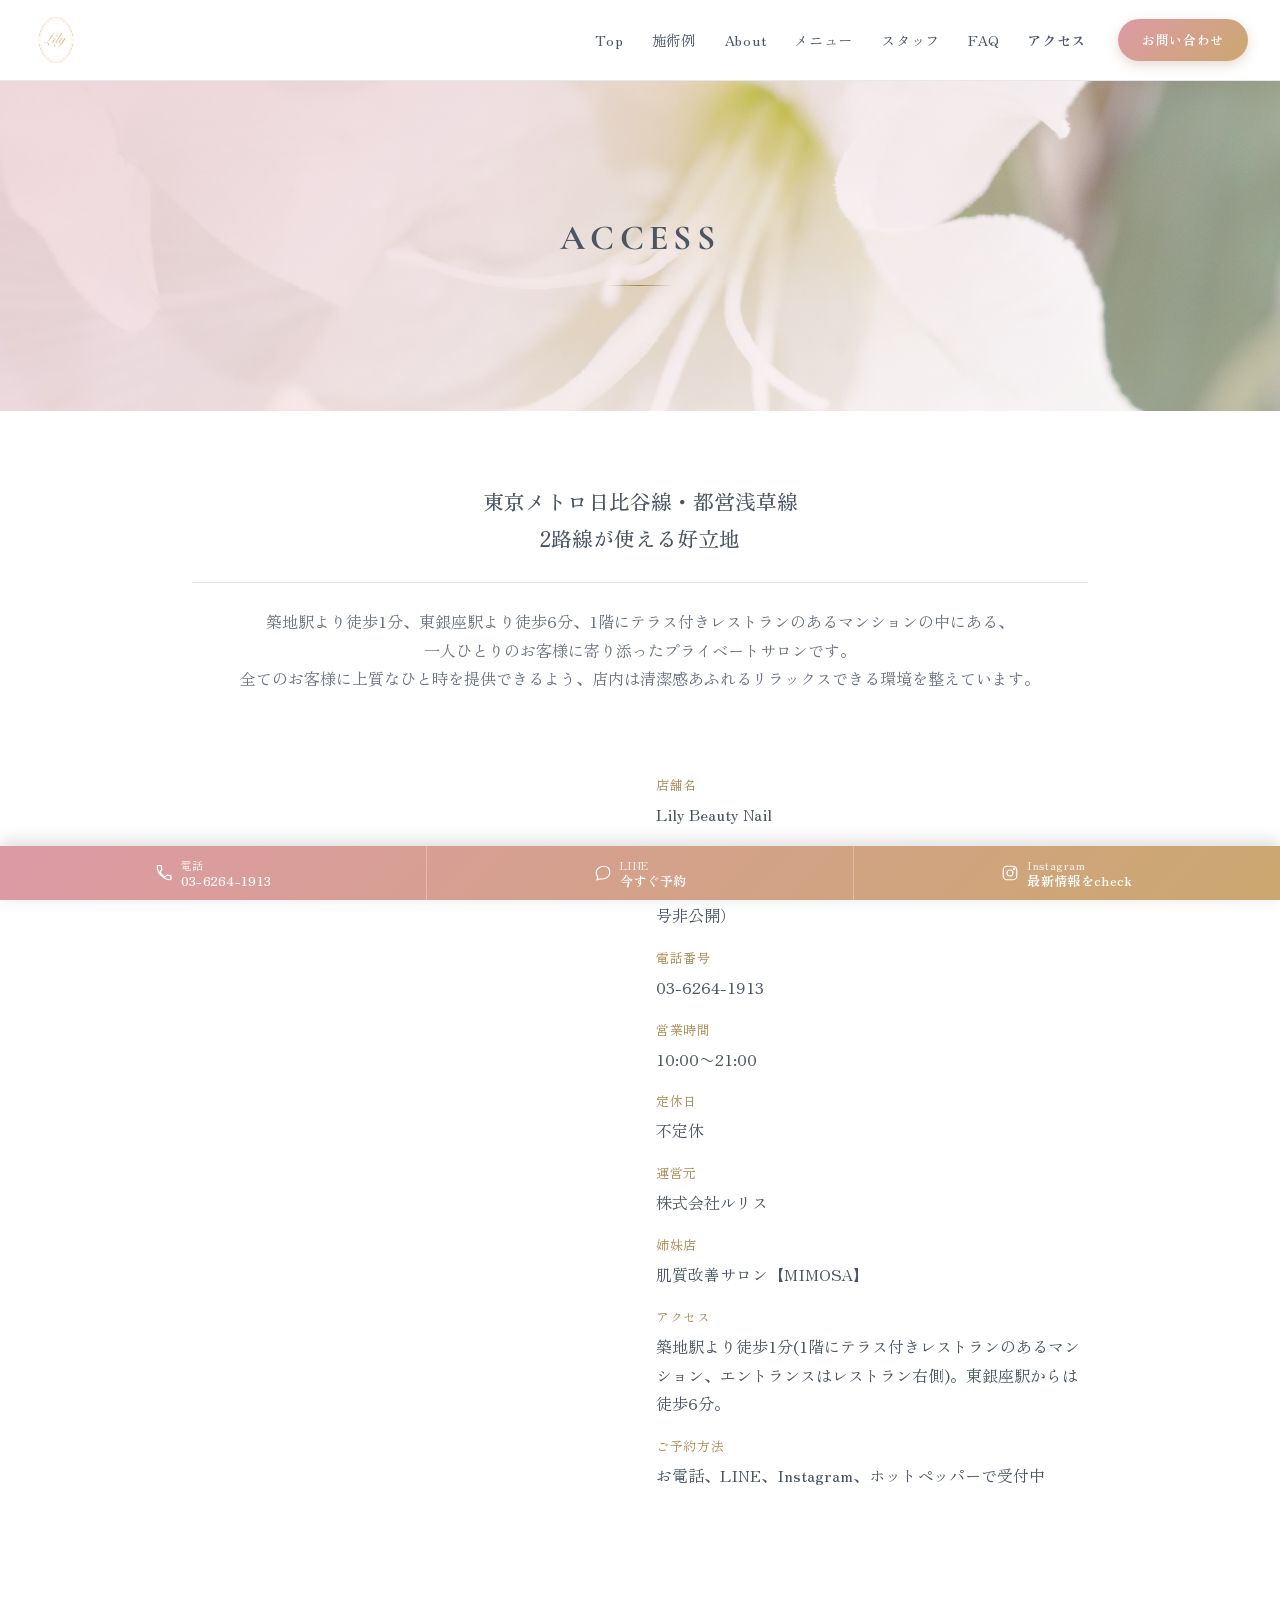
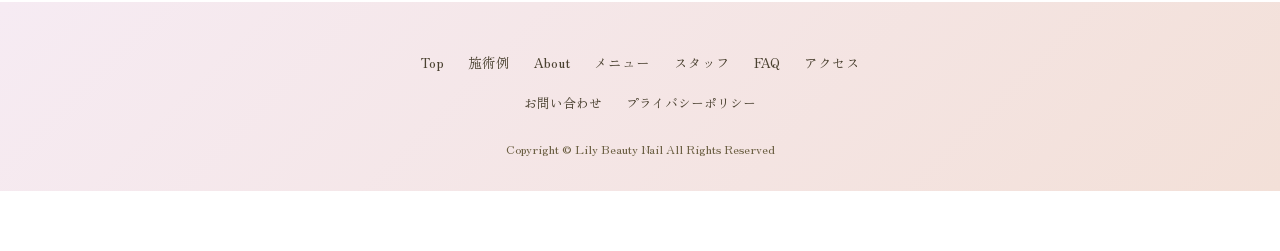
==== access.html @ 48273296 "Initial commit: Lily Beauty Nail official site 8 pages (Top / About / Gallery / Menu / Staff / FAQ /" ====
<!DOCTYPE html>
<html lang="ja">
<head>
  <meta charset="UTF-8">
  <meta name="viewport" content="width=device-width, initial-scale=1.0">
  <title>アクセス | Lily Beauty Nail</title>
  <link rel="preconnect" href="https://fonts.googleapis.com">
  <link href="https://fonts.googleapis.com/css2?family=Cormorant+Garamond:ital,wght@0,500;0,600;0,700;1,500;1,600;1,700&family=Zen+Old+Mincho:wght@400;500;600;700&display=swap" rel="stylesheet">
  <link rel="stylesheet" href="style.css">
</head>
<body>
  <header class="site-header">
    <a href="index.html" class="logo">
      <img src="images/logo.png" alt="Lily Beauty Nail">
    </a>
    <nav id="site-nav" class="site-nav">
      <ul>
        <li><a href="index.html">Top</a></li>
        <li><a href="gallery.html">施術例</a></li>
        <li><a href="concept.html">About</a></li>
        <li><a href="menu.html">メニュー</a></li>
        <li><a href="staff.html">スタッフ</a></li>
        <li><a href="faq.html">FAQ</a></li>
        <li><a href="access.html" class="active">アクセス</a></li>
      </ul>
      <a href="access.html" class="btn-contact contact-trigger">お問い合わせ</a>
    </nav>
    <button id="nav-toggle" class="nav-toggle" aria-label="メニューを開く" aria-expanded="false">
      <span></span><span></span><span></span>
    </button>
  </header>

  <div class="page-banner" style="background-image:url('images/concept-leaf.jpg');">
    <p class="banner-title">Access</p>
  </div>

  <div class="intro-block">
    <h2>東京メトロ日比谷線・都営浅草線<br>2路線が使える好立地</h2>
    <p>
      築地駅より徒歩1分、東銀座駅より徒歩6分、1階にテラス付きレストランのあるマンションの中にある、<br>
      一人ひとりのお客様に寄り添ったプライベートサロンです。<br>
      全てのお客様に上質なひと時を提供できるよう、店内は清潔感あふれるリラックスできる環境を整えています。
    </p>
  </div>

  <section class="section access">
    <div class="access-grid">
      <iframe
        class="access-map-embed"
        src="https://www.google.com/maps?q=%E6%9D%B1%E4%BA%AC%E9%83%BD%E4%B8%AD%E5%A4%AE%E5%8C%BA%E7%AF%89%E5%9C%B02-14-6&output=embed"
        loading="lazy"
        referrerpolicy="no-referrer-when-downgrade"
        title="Lily Beauty Nail 地図"></iframe>
      <dl class="access-info">
        <dt>店舗名</dt>
        <dd>Lily Beauty Nail</dd>
        <dt>住所</dt>
        <dd>〒104-0045 東京都中央区築地2-14-6 camel築地I（部屋番号非公開）</dd>
        <dt>電話番号</dt>
        <dd>03-6264-1913</dd>
        <dt>営業時間</dt>
        <dd>10:00〜21:00</dd>
        <dt>定休日</dt>
        <dd>不定休</dd>
        <dt>運営元</dt>
        <dd>株式会社ルリス</dd>
        <dt>姉妹店</dt>
        <dd>肌質改善サロン【MIMOSA】</dd>
        <dt>アクセス</dt>
        <dd>築地駅より徒歩1分(1階にテラス付きレストランのあるマンション、エントランスはレストラン右側)。東銀座駅からは徒歩6分。</dd>
        <dt>ご予約方法</dt>
        <dd>お電話、LINE、Instagram、ホットペッパーで受付中</dd>
      </dl>
    </div>
  </section>

  <footer class="site-footer">
    <ul class="footer-links">
      <li><a href="index.html">Top</a></li>
      <li><a href="gallery.html">施術例</a></li>
      <li><a href="concept.html">About</a></li>
      <li><a href="menu.html">メニュー</a></li>
      <li><a href="staff.html">スタッフ</a></li>
      <li><a href="faq.html">FAQ</a></li>
      <li><a href="access.html">アクセス</a></li>
    </ul>
    <ul class="footer-links secondary">
      <li><a href="access.html" class="contact-trigger">お問い合わせ</a></li>
      <li><a href="privacy.html">プライバシーポリシー</a></li>
    </ul>
    <p class="footer-copyright">Copyright © Lily Beauty Nail All Rights Reserved</p>
  </footer>
  <script src="script.js"></script>
</body>
</html>
---- style.css ----
:root {
  --gold: #a6864f;
  --gold-light: #e3d3b8;
  --rose: #d27382;
  --green: #d27382;
  --footer-gold: #f6ebf3;
  --bg: #ffffff;
  --bg-alt: #f8f2ee;
  --ink: #4b5563;
  --ink-light: #6b7280;
  --border: #e5e7eb;
  --font-jp: "Zen Old Mincho", serif;
  --font-en: "Cormorant Garamond", serif;
  --font-script: "Cormorant Garamond", serif;
  --rose-muted: #dd9aa6;
  --gold-muted: #cba86f;
  --gradient-primary: linear-gradient(135deg, var(--rose-muted), var(--gold-muted));
  --gradient-primary-hover: linear-gradient(135deg, var(--gold-muted), var(--rose-muted));
  --gradient-gold-shine: linear-gradient(90deg, transparent 0%, var(--gold) 50%, transparent 100%);
}

/* Scroll reveal (class added by script.js; no-JS visitors see everything immediately) */
.reveal {
  opacity: 0;
  transform: translateY(28px);
  transition: opacity 0.8s ease, transform 0.8s ease;
}

.reveal.is-visible {
  opacity: 1;
  transform: translateY(0);
}

@media (prefers-reduced-motion: reduce) {
  .reveal {
    transition: none;
    opacity: 1;
    transform: none;
  }
}

* {
  box-sizing: border-box;
}

body {
  margin: 0;
  font-family: var(--font-jp);
  color: var(--ink);
  background: var(--bg);
  line-height: 1.8;
  scroll-behavior: smooth;
}

h1, h2, h3 {
  font-weight: 700;
  margin: 0;
}

a {
  color: inherit;
  text-decoration: none;
}

ul {
  list-style: none;
  margin: 0;
  padding: 0;
}

/* Header */
.site-header {
  position: sticky;
  top: 0;
  z-index: 100;
  display: flex;
  align-items: center;
  justify-content: space-between;
  padding: 1rem 2rem;
  background: rgba(255, 255, 255, 0.95);
  border-bottom: 1px solid var(--border);
}

.logo {
  display: flex;
  align-items: center;
}

.logo img {
  height: 48px;
  width: auto;
  display: block;
}

.site-nav {
  display: flex;
  align-items: center;
  gap: 2rem;
}

.site-nav ul {
  display: flex;
  gap: 1.75rem;
  font-size: 0.9rem;
  letter-spacing: 0.05em;
}

.site-nav ul a:hover {
  color: var(--green);
}

.site-nav ul a.active {
  color: var(--ink);
  font-weight: 700;
}

.btn-contact {
  display: inline-block;
  background: var(--gradient-primary);
  color: #fff;
  padding: 0.6rem 1.5rem;
  border-radius: 999px;
  font-size: 0.8rem;
  font-weight: 700;
  letter-spacing: 0.05em;
  box-shadow: 0 4px 12px rgba(154, 110, 82, 0.25);
  transition: background 0.35s ease, transform 0.25s ease, box-shadow 0.25s ease;
}

.btn-contact:hover,
.btn-contact:focus-visible {
  background: var(--gradient-primary-hover);
  transform: translateY(-2px) scale(1.04);
  box-shadow: 0 10px 20px rgba(154, 110, 82, 0.35);
}

/* Bottom contact bar (always visible) */
body.has-bottom-bar {
  padding-bottom: 60px;
}

.bottom-bar {
  position: fixed;
  left: 0;
  right: 0;
  bottom: 0;
  z-index: 500;
  display: flex;
  background: var(--gradient-primary);
  box-shadow: 0 -4px 16px rgba(0, 0, 0, 0.15);
  transform: translateY(0);
  opacity: 1;
  transition: transform 0.4s ease, opacity 0.35s ease;
}

.bottom-bar.bottom-bar-hidden {
  transform: translateY(100%);
  opacity: 0;
  pointer-events: none;
}

.contact-popover {
  position: fixed;
  z-index: 800;
  width: 230px;
  background: var(--bg);
  border: 1px solid var(--border);
  border-radius: 10px;
  box-shadow: 0 16px 40px rgba(0, 0, 0, 0.18);
  padding: 0.5rem;
  opacity: 0;
  transform: translateY(-6px);
  pointer-events: none;
  transition: opacity 0.2s ease, transform 0.2s ease;
}

.contact-popover.open {
  opacity: 1;
  transform: translateY(0);
  pointer-events: auto;
}

.contact-popover a {
  display: flex;
  align-items: center;
  gap: 0.65rem;
  padding: 0.65rem 0.75rem;
  border-radius: 7px;
  color: var(--ink);
  font-size: 0.85rem;
  letter-spacing: 0.02em;
  transition: background 0.2s ease;
}

.contact-popover a:hover,
.contact-popover a:focus-visible {
  background: var(--bg-alt);
}

.contact-popover a svg {
  flex-shrink: 0;
  color: var(--gold);
}

.bottom-bar-item {
  flex: 1;
  display: flex;
  align-items: center;
  justify-content: center;
  gap: 0.5rem;
  padding: 0.7rem 0.5rem;
  color: #fff;
  letter-spacing: 0.02em;
  border-left: 1px solid rgba(255, 255, 255, 0.3);
  transition: background 0.25s ease;
}

.bottom-bar-item:first-child {
  border-left: none;
}

.bottom-bar-item:hover,
.bottom-bar-item:focus-visible {
  background: rgba(255, 255, 255, 0.15);
}

.bottom-bar-item svg {
  flex-shrink: 0;
}

.bottom-bar-text {
  display: flex;
  flex-direction: column;
  align-items: flex-start;
  line-height: 1.3;
}

.bottom-bar-label {
  font-size: 0.68rem;
  letter-spacing: 0.05em;
  opacity: 0.85;
}

.bottom-bar-value {
  font-size: 0.82rem;
  font-weight: 700;
}

@media (max-width: 480px) {
  body.has-bottom-bar {
    padding-bottom: 60px;
  }

  .bottom-bar-item {
    padding: 0.55rem 0.4rem;
    gap: 0.35rem;
  }

  .bottom-bar-label {
    font-size: 0.6rem;
  }

  .bottom-bar-value {
    font-size: 0.72rem;
  }
}

.nav-toggle {
  display: none;
  flex-direction: column;
  gap: 5px;
  background: none;
  border: none;
  cursor: pointer;
  padding: 0.5rem;
}

.nav-toggle span {
  width: 24px;
  height: 2px;
  background: var(--ink);
}

/* Hero (Top page) */
.hero {
  position: relative;
  min-height: 88vh;
  display: flex;
  align-items: center;
  justify-content: center;
  text-align: center;
  background-size: cover;
  background-position: center;
  color: #fff;
}

.hero-overlay {
  position: absolute;
  inset: 0;
  background: linear-gradient(180deg, rgba(17, 24, 39, 0.15), rgba(17, 24, 39, 0.45));
}

.hero::after {
  content: "";
  position: absolute;
  left: 0;
  right: 0;
  bottom: 0;
  height: 160px;
  background: linear-gradient(180deg, rgba(246, 235, 243, 0) 0%, var(--footer-gold) 100%);
  pointer-events: none;
}

.hero-content {
  position: relative;
  z-index: 1;
  padding: 0 2rem;
}

.hero-eyebrow {
  font-family: var(--font-en);
  letter-spacing: 0.3em;
  font-size: 0.85rem;
  margin-bottom: 1.25rem;
  color: var(--gold-light);
  opacity: 0;
  animation: hero-fade-up 0.8s ease 2.3s forwards;
}

.hero h1 {
  font-family: "Beau Rivage", cursive;
  font-size: 4.5rem;
  line-height: 1.4;
  font-weight: 400;
  font-style: normal;
  letter-spacing: 0.05em;
  clip-path: inset(0 100% 0 0);
  animation: handwrite-reveal 2s cubic-bezier(0.65, 0, 0.35, 1) 0.1s forwards;
}

@keyframes handwrite-reveal {
  to {
    clip-path: inset(0 0 0 0);
  }
}

@keyframes hero-fade-up {
  from {
    opacity: 0;
    transform: translateY(16px);
  }
  to {
    opacity: 1;
    transform: translateY(0);
  }
}

@media (prefers-reduced-motion: reduce) {
  .hero h1 {
    clip-path: none;
    animation: none;
  }

  .hero-eyebrow,
  .hero-sub-jp,
  .hero-sub {
    opacity: 1;
    animation: none;
  }
}

.hero-sub-jp {
  margin-top: 0.75rem;
  color: var(--gold-light);
  font-size: 1.15rem;
  letter-spacing: 0.15em;
  opacity: 0;
  animation: hero-fade-up 0.8s ease 2.5s forwards;
}

.hero-sub {
  font-family: var(--font-en);
  letter-spacing: 0.1em;
  margin: 2.5rem 0 2rem;
  opacity: 0;
  animation: hero-fade-up 0.8s ease 2.7s forwards;
}

.hero .btn-contact {
  display: inline-block;
}


/* Page banner (subpages) */
.page-banner {
  position: relative;
  height: 330px;
  display: flex;
  flex-direction: column;
  align-items: center;
  justify-content: center;
  text-align: center;
  background-size: cover;
  background-position: center;
  overflow: hidden;
}

.page-banner::before {
  content: "";
  position: absolute;
  inset: 0;
  background: linear-gradient(135deg, rgba(210, 115, 130, 0.25), rgba(255, 255, 255, 0.55));
}

.page-banner .banner-title,
.page-banner .banner-sub {
  position: relative;
  z-index: 1;
}

.banner-title {
  font-family: var(--font-script);
  font-size: 2.2rem;
  font-weight: 700;
  letter-spacing: 0.15em;
  text-transform: uppercase;
  color: var(--ink);
  position: relative;
  padding-bottom: 1rem;
}

.banner-title::after {
  content: "";
  position: absolute;
  bottom: 0;
  left: 50%;
  transform: translateX(-50%);
  width: 64px;
  height: 1px;
  background: var(--gradient-gold-shine);
}

.banner-sub {
  margin-top: 0.5rem;
  color: var(--ink-light);
  letter-spacing: 0.1em;
}

/* Preview sections (Top page) */
.preview-section {
  padding: 5rem 2rem;
  text-align: center;
}

.preview-eyebrow {
  font-family: var(--font-script);
  font-size: 1.8rem;
  font-weight: 700;
  letter-spacing: 0.15em;
  text-transform: uppercase;
  color: var(--ink);
  position: relative;
  padding-bottom: 1rem;
}

.preview-eyebrow::after {
  content: "";
  position: absolute;
  bottom: 0;
  left: 50%;
  transform: translateX(-50%);
  width: 64px;
  height: 1px;
  background: var(--gradient-gold-shine);
}

.preview-sub {
  margin: 0.5rem 0 3rem;
  color: var(--ink-light);
  letter-spacing: 0.05em;
}

.preview-section.on-green {
  background: linear-gradient(180deg, var(--footer-gold), var(--bg) 90%);
}

.preview-more {
  display: inline-block;
  margin-top: 2.5rem;
  background: var(--gradient-primary);
  color: #fff;
  padding: 0.7rem 1.75rem;
  border-radius: 999px;
  font-size: 0.85rem;
  font-weight: 700;
  box-shadow: 0 4px 12px rgba(154, 110, 82, 0.25);
  transition: background 0.35s ease, transform 0.25s ease, box-shadow 0.25s ease;
}

.preview-more:hover,
.preview-more:focus-visible {
  background: var(--gradient-primary-hover);
  transform: translateY(-2px) scale(1.04);
  box-shadow: 0 10px 20px rgba(154, 110, 82, 0.35);
}

/* Values (About) */
.values-grid {
  position: relative;
  display: grid;
  grid-template-columns: repeat(3, 1fr);
  gap: 2.5rem;
  max-width: 900px;
  margin: 3rem auto 0;
}

.values-grid::before {
  content: "";
  position: absolute;
  top: 48px;
  left: 16%;
  right: 16%;
  height: 1px;
  background: var(--gradient-gold-shine);
  z-index: 0;
}

.value-item {
  position: relative;
  z-index: 1;
}

.value-circle {
  width: 96px;
  height: 96px;
  margin: 0 auto 1.5rem;
  border-radius: 50%;
  border: 1px solid var(--gold);
  background: var(--bg);
  display: flex;
  align-items: center;
  justify-content: center;
  box-shadow: 0 6px 16px rgba(166, 134, 79, 0.15);
  transition: transform 0.3s ease, box-shadow 0.3s ease, background 0.3s ease;
}

.value-circle span {
  font-family: "Prata", serif;
  font-size: 0.9rem;
  letter-spacing: 0.03em;
  color: var(--gold);
  transition: color 0.3s ease;
}

.value-circle:hover {
  transform: scale(1.08);
  background: var(--gold);
  box-shadow: 0 10px 24px rgba(166, 134, 79, 0.28);
}

.value-circle:hover span {
  color: #fff;
}

.value-item h3 {
  font-size: 1.05rem;
  margin-bottom: 0.6rem;
  color: var(--ink);
}

.value-item p {
  font-size: 0.85rem;
  color: var(--ink-light);
  line-height: 1.8;
}

@media (max-width: 768px) {
  .values-grid {
    grid-template-columns: 1fr;
    gap: 3rem;
  }

  .values-grid::before {
    display: none;
  }

  .value-item:not(:last-child)::after {
    content: "";
    position: absolute;
    top: 100%;
    left: 50%;
    width: 1px;
    height: 3rem;
    background: linear-gradient(180deg, var(--gold), transparent);
    z-index: 0;
  }
}

/* Intro block (subpages) */
.intro-block {
  max-width: 960px;
  margin: 0 auto;
  padding: 4.5rem 2rem 3rem;
  text-align: center;
}

.intro-block h2 {
  font-size: 1.3rem;
  font-weight: 500;
  padding-bottom: 1.5rem;
  border-bottom: 1px solid var(--border);
  margin-bottom: 1.5rem;
}

.intro-block p {
  color: var(--ink-light);
}

/* Sections */
.section {
  max-width: 960px;
  margin: 0 auto;
  padding: 0 2rem 6rem;
  text-align: center;
}

.section-eyebrow {
  font-family: var(--font-en);
  color: var(--gold);
  letter-spacing: 0.2em;
  font-size: 0.9rem;
  margin: 0 0 0.75rem;
}

.section h2 {
  font-size: 1.6rem;
  margin-bottom: 2rem;
}

.section-text {
  max-width: 640px;
  margin: 0 auto;
  color: var(--ink-light);
}

.faq {
  background: var(--bg-alt);
  padding-top: 3rem;
  padding-bottom: 5rem;
}

.concept {
  padding-top: 1rem;
  padding-bottom: 5rem;
}

/* Concept */
.concept-block {
  display: flex;
  align-items: center;
  text-align: left;
  margin-bottom: 5rem;
}

.concept-block.reverse {
  flex-direction: row-reverse;
}

.concept-img {
  width: 58%;
  aspect-ratio: 4 / 3;
  object-fit: cover;
  border-radius: 2px;
  flex-shrink: 0;
}

.concept-text {
  background: #fff;
  width: 46%;
  margin-left: -12%;
  padding: 2.5rem;
  position: relative;
  z-index: 1;
  box-shadow: 0 10px 30px rgba(0, 0, 0, 0.06);
}

.concept-block.reverse .concept-text {
  margin-left: 0;
  margin-right: -12%;
}

.concept-text h3 {
  font-size: 1.1rem;
  margin-bottom: 0.75rem;
  color: var(--gold);
  font-weight: 500;
}

.concept-text p {
  color: var(--ink-light);
  font-size: 0.95rem;
}

/* Gallery */
.gallery-grid {
  display: grid;
  grid-template-columns: repeat(4, 1fr);
  gap: 1rem;
}

.gallery-item {
  position: relative;
  aspect-ratio: 1 / 1;
  border-radius: 4px;
  overflow: hidden;
  background: var(--bg-alt);
}

.gallery-item img {
  width: 100%;
  height: 100%;
  object-fit: cover;
  display: block;
}

.gallery-item::after {
  content: "";
  position: absolute;
  inset: 0;
  background: linear-gradient(135deg, rgba(210, 115, 130, 0.4), rgba(255, 255, 255, 0.55));
  opacity: 0;
  transition: opacity 0.4s ease;
  pointer-events: none;
}

.gallery-item:hover::after {
  opacity: 0.35;
}

.gallery-word {
  position: absolute;
  left: 50%;
  bottom: 24px;
  transform: translate(-50%, 14px);
  opacity: 0;
  color: #fff;
  font-family: var(--font-en);
  font-style: italic;
  font-size: 1.5rem;
  letter-spacing: 0.06em;
  text-shadow: 0 2px 10px rgba(0, 0, 0, 0.35);
  transition: opacity 0.4s ease, transform 0.4s ease;
  pointer-events: none;
  z-index: 1;
}

.gallery-item:hover .gallery-word,
.carousel-slide:hover .gallery-word {
  opacity: 1;
  transform: translate(-50%, 0);
}

/* Carousel */
.carousel {
  position: relative;
  max-width: 640px;
  margin: 0 auto;
}

.carousel-viewport {
  overflow: hidden;
  border-radius: 4px;
}

.carousel-track {
  display: flex;
  transition: transform 0.5s ease;
}

.carousel-slide {
  position: relative;
  flex: 0 0 100%;
  aspect-ratio: 4 / 3;
  overflow: hidden;
}

.carousel-slide img {
  width: 100%;
  height: 100%;
  object-fit: cover;
  display: block;
}

.carousel-slide::after {
  content: "";
  position: absolute;
  inset: 0;
  background: linear-gradient(135deg, rgba(210, 115, 130, 0.4), rgba(255, 255, 255, 0.55));
  opacity: 0;
  transition: opacity 0.4s ease;
  pointer-events: none;
}

.carousel-slide:hover::after {
  opacity: 0.35;
}

.carousel-arrow {
  position: absolute;
  top: 50%;
  transform: translateY(-50%);
  width: 44px;
  height: 44px;
  border-radius: 50%;
  border: none;
  background: rgba(255, 255, 255, 0.85);
  color: var(--ink);
  font-size: 1.4rem;
  line-height: 1;
  cursor: pointer;
  box-shadow: 0 2px 8px rgba(0, 0, 0, 0.1);
  transition: background 0.2s;
}

.carousel-arrow:hover {
  background: #fff;
}

.carousel-arrow.prev {
  left: -22px;
}

.carousel-arrow.next {
  right: -22px;
}

.carousel-dots {
  display: flex;
  justify-content: center;
  gap: 0.6rem;
  margin-top: 1.5rem;
}

.carousel-dots .dot {
  width: 8px;
  height: 8px;
  padding: 0;
  border: none;
  border-radius: 50%;
  background: var(--border);
  cursor: pointer;
  transition: background 0.2s;
}

.carousel-dots .dot.active {
  background: var(--gradient-primary);
}

/* Staff */
.staff-grid {
  display: grid;
  grid-template-columns: repeat(3, 1fr);
  gap: 2.5rem;
  text-align: center;
}

.staff-card {
  padding: 3rem 2rem;
  border: 1px solid var(--border);
  border-radius: 4px;
  background: var(--bg);
  transition: box-shadow 0.3s ease, transform 0.3s ease, border-color 0.3s ease;
}

.staff-card:hover {
  box-shadow: 0 14px 32px rgba(166, 134, 79, 0.14);
  transform: translateY(-4px);
  border-color: var(--gold-muted);
}

.staff-en {
  font-family: var(--font-en);
  color: var(--gold);
  font-style: italic;
  letter-spacing: 0.08em;
  font-size: 0.95rem;
  margin-bottom: 0.5rem;
}

.staff-card h3 {
  font-size: 1.3rem;
  margin-bottom: 1rem;
}

.staff-card h3::after {
  content: "";
  display: block;
  width: 32px;
  height: 1px;
  background: var(--gold);
  margin: 0.9rem auto 0;
}

.staff-role {
  color: var(--gold);
  font-size: 0.8rem;
  letter-spacing: 0.05em;
  margin: 0 0 1rem;
}

.staff-desc {
  color: var(--ink-light);
  font-size: 0.9rem;
  line-height: 1.8;
}

.staff-instagram {
  display: inline-flex;
  align-items: center;
  gap: 0.4rem;
  margin-top: 1.5rem;
  padding-top: 1.25rem;
  border-top: 1px solid var(--border);
  font-family: var(--font-en);
  font-size: 0.75rem;
  letter-spacing: 0.08em;
  text-transform: uppercase;
  color: var(--gold);
  transition: color 0.3s ease;
}

.staff-instagram:hover {
  color: var(--rose);
}

/* Menu */
.menu-category {
  font-family: var(--font-en);
  color: var(--gold);
  font-size: 1.1rem;
  letter-spacing: 0.05em;
  margin: 2.5rem 0 0.5rem;
}

.menu-category:first-of-type {
  margin-top: 0;
}

.menu-sub {
  max-width: 480px;
  margin: 0 auto;
  text-align: left;
  font-size: 0.8rem;
  color: var(--ink-light);
  letter-spacing: 0.1em;
  padding-top: 0.75rem;
}

.menu-list {
  max-width: 480px;
  margin: 0 auto;
  border-top: 1px solid var(--border);
}

.menu-list li {
  display: flex;
  justify-content: space-between;
  padding: 1rem 0;
  border-bottom: 1px solid var(--border);
}

.menu-price {
  color: var(--gold);
  font-family: var(--font-en);
}

.menu-note {
  margin-top: 1.5rem;
  font-size: 0.8rem;
  color: var(--ink-light);
}

/* FAQ */
.faq-list {
  max-width: 640px;
  margin: 0 auto;
  text-align: left;
}

.faq-category {
  color: var(--gold);
  font-size: 1.05rem;
  letter-spacing: 0.05em;
  margin: 2.75rem 0 1rem;
  padding-bottom: 0.5rem;
  border-bottom: 1px solid var(--border);
}

.faq-category:first-of-type {
  margin-top: 0;
}

.faq-item {
  background: #fff;
  border: 1px solid var(--border);
  border-radius: 4px;
  padding: 1rem 1.25rem;
  margin-bottom: 0.75rem;
}

.faq-item summary {
  cursor: pointer;
  font-weight: 700;
}

.faq-item p {
  margin: 0.75rem 0 0;
  color: var(--ink-light);
}

/* Privacy Policy */
.privacy-list {
  max-width: 720px;
  margin: 0 auto;
  text-align: left;
}

.privacy-item {
  padding: 1.5rem 0;
  border-bottom: 1px solid var(--border);
}

.privacy-item:first-child {
  padding-top: 0;
}

.privacy-item:last-child {
  border-bottom: none;
}

.privacy-item h3 {
  font-size: 1rem;
  color: var(--gold);
  margin-bottom: 0.6rem;
}

.privacy-item p {
  color: var(--ink-light);
  font-size: 0.9rem;
  line-height: 1.8;
}

.privacy-date {
  max-width: 720px;
  margin: 2rem auto 0;
  text-align: right;
  font-size: 0.8rem;
  color: var(--ink-light);
}

/* Access */
.access-grid {
  display: grid;
  grid-template-columns: 1fr 1fr;
  gap: 2rem;
  text-align: left;
  align-items: start;
}

.access-photo {
  width: 100%;
  aspect-ratio: 4 / 3;
  object-fit: cover;
  border-radius: 4px;
}

.access-map-embed {
  width: 100%;
  aspect-ratio: 4 / 3;
  border: 0;
  border-radius: 4px;
}

.access-info dt {
  color: var(--gold);
  font-size: 0.8rem;
  letter-spacing: 0.05em;
  margin-top: 1rem;
}

.access-info dt:first-child {
  margin-top: 0;
}

.access-info dd {
  margin: 0.25rem 0 0;
}

/* Footer */
.site-footer {
  background: linear-gradient(135deg, var(--footer-gold), #f3e0d8);
  color: #4a4130;
  text-align: center;
  padding: 3rem 2rem 2rem;
}

.footer-links {
  display: flex;
  justify-content: center;
  flex-wrap: wrap;
  gap: 1.5rem;
  font-size: 0.85rem;
  margin-bottom: 1rem;
}

.footer-links.secondary {
  font-size: 0.8rem;
  margin-bottom: 1.5rem;
}

.footer-copyright {
  font-size: 0.75rem;
  color: #6b5f42;
  margin: 0;
}

/* Responsive */
@media (max-width: 768px) {
  .site-nav {
    position: fixed;
    top: 64px;
    left: 0;
    right: 0;
    bottom: 0;
    background: var(--bg);
    flex-direction: column;
    justify-content: flex-start;
    align-items: center;
    padding: 2rem;
    gap: 2rem;
    transform: translateX(100%);
    transition: transform 0.25s ease;
  }

  .site-nav.is-open {
    transform: translateX(0);
  }

  .site-nav ul {
    flex-direction: column;
    align-items: center;
    gap: 1.5rem;
  }

  .nav-toggle {
    display: flex;
  }

  .hero h1 {
    font-size: 2.8rem;
  }

  .hero-sub-jp {
    font-size: 1rem;
  }

  .gallery-grid {
    grid-template-columns: repeat(4, 1fr);
    gap: 0.5rem;
  }

  .access-grid {
    grid-template-columns: 1fr;
  }

  .concept-block,
  .concept-block.reverse {
    flex-direction: column;
  }

  .concept-img {
    width: 100%;
  }

  .concept-text,
  .concept-block.reverse .concept-text {
    width: 100%;
    margin: -2rem 1rem 0;
    padding: 1.5rem;
  }

  .staff-grid {
    grid-template-columns: 1fr;
  }

  .staff-card {
    padding: 2rem 1.5rem;
  }

}

@media (max-width: 480px) {
  .gallery-grid {
    grid-template-columns: repeat(2, 1fr);
    gap: 0.75rem;
  }
}
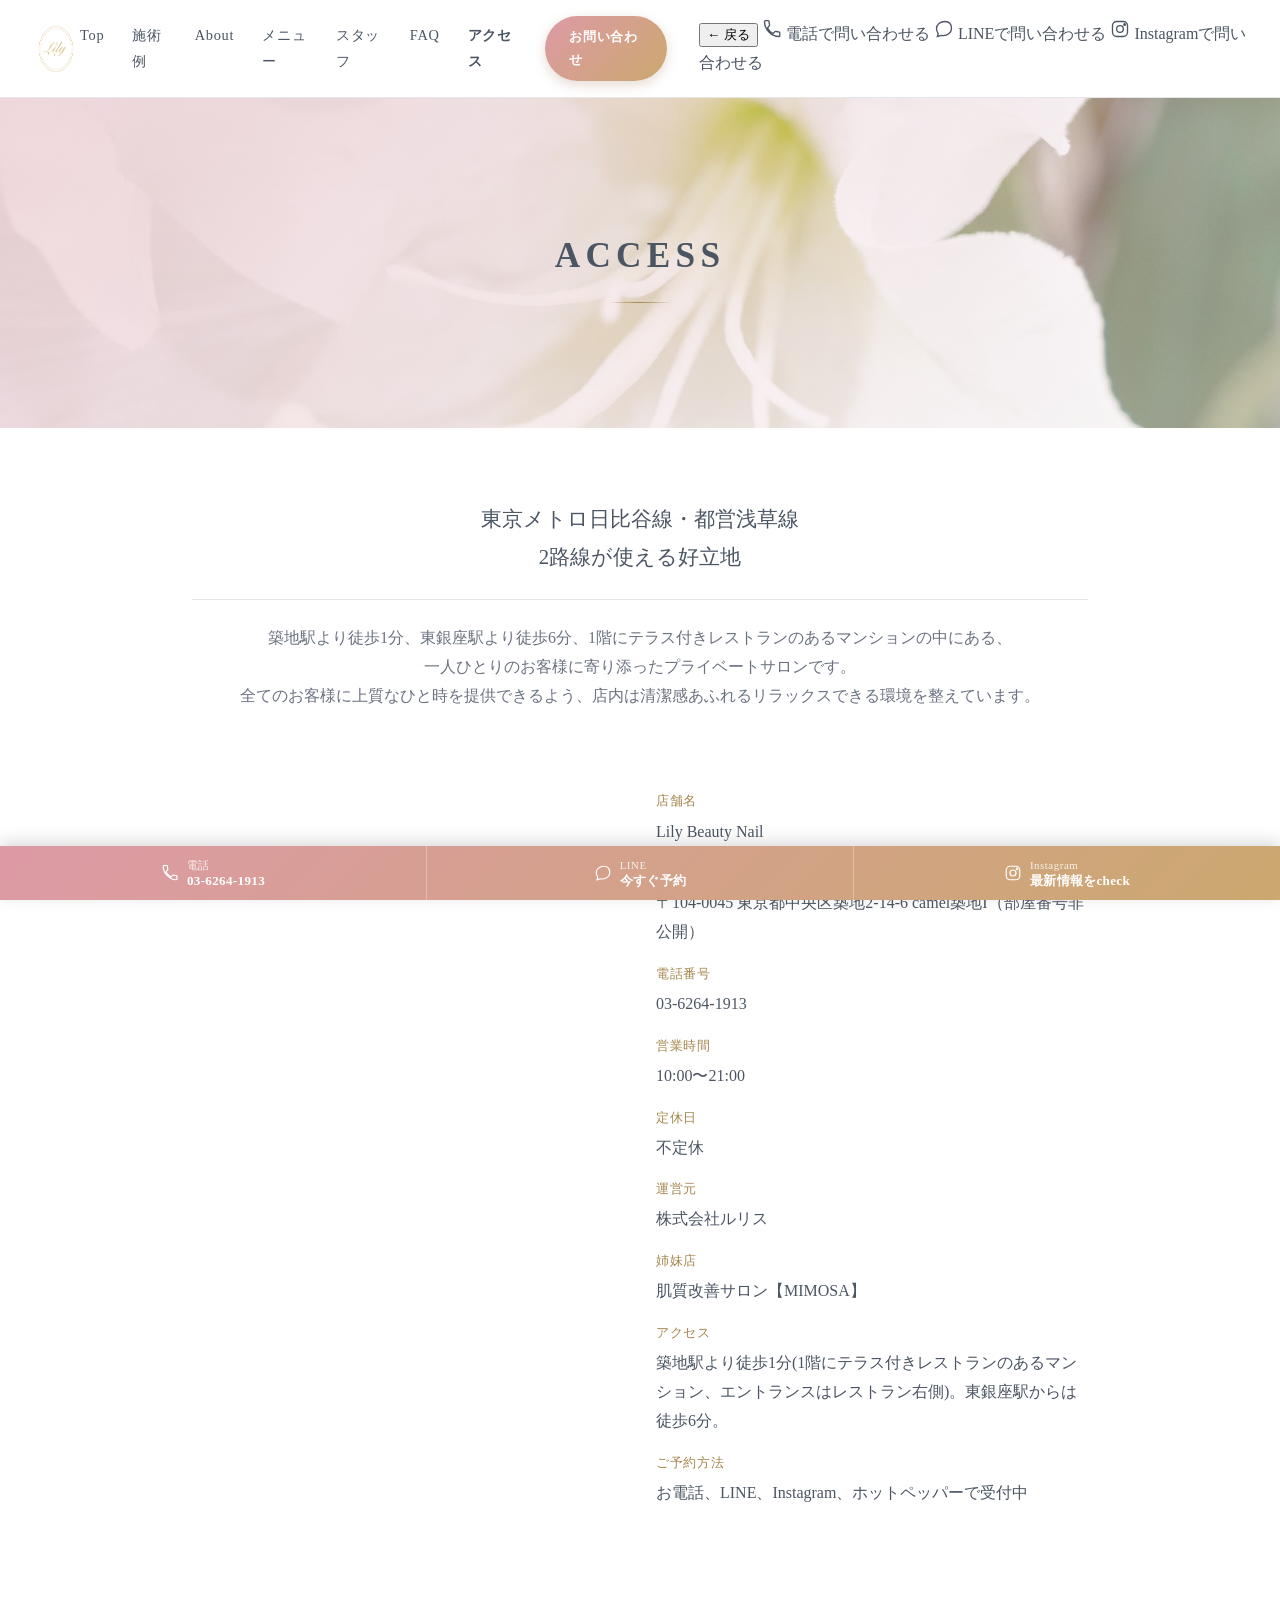
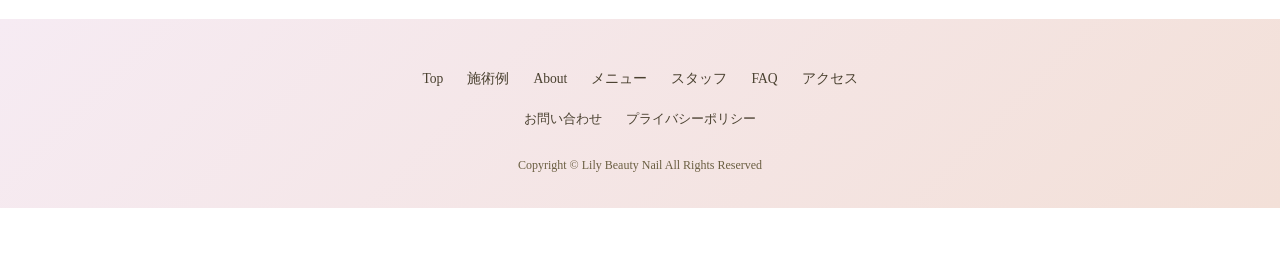
==== commit 13403d62: "Harden site with CSP/referrer policy; add mobile contact menu - Add Content-Security-Policy and Refe" ====
--- a/access.html
+++ b/access.html
@@ -3,6 +3,8 @@
 <head>
   <meta charset="UTF-8">
   <meta name="viewport" content="width=device-width, initial-scale=1.0">
+  <meta http-equiv="Content-Security-Policy" content="default-src 'self'; script-src 'self'; style-src 'self' 'unsafe-inline' https://fonts.googleapis.com; font-src https://fonts.gstatic.com; img-src 'self' data:; frame-src https://www.google.com; connect-src 'self'; object-src 'none'; base-uri 'self'; form-action 'none'">
+  <meta name="referrer" content="strict-origin-when-cross-origin">
   <title>アクセス | Lily Beauty Nail</title>
   <link rel="preconnect" href="https://fonts.googleapis.com">
   <link href="https://fonts.googleapis.com/css2?family=Cormorant+Garamond:ital,wght@0,500;0,600;0,700;1,500;1,600;1,700&family=Zen+Old+Mincho:wght@400;500;600;700&display=swap" rel="stylesheet">
@@ -24,6 +26,21 @@
         <li><a href="access.html" class="active">アクセス</a></li>
       </ul>
       <a href="access.html" class="btn-contact contact-trigger">お問い合わせ</a>
+      <div class="mobile-contact-menu">
+        <button type="button" class="mobile-contact-back">← 戻る</button>
+        <a href="tel:0362641913" class="mobile-contact-item">
+          <svg width="20" height="20" viewBox="0 0 24 24" fill="none" stroke="currentColor" stroke-width="1.6"><path d="M6.6 10.8c1.4 2.8 3.8 5.2 6.6 6.6l2.2-2.2c.3-.3.7-.4 1.1-.3 1.2.4 2.5.6 3.8.6.6 0 1 .4 1 1V20c0 .6-.4 1-1 1C11.4 21 3 12.6 3 3c0-.6.4-1 1-1h3.5c.6 0 1 .4 1 1 0 1.3.2 2.6.6 3.8.1.4 0 .8-.3 1.1L6.6 10.8z"/></svg>
+          <span>電話で問い合わせる</span>
+        </a>
+        <a href="https://lin.ee/Nxv7NEh" class="mobile-contact-item" target="_blank" rel="noopener noreferrer">
+          <svg width="20" height="20" viewBox="0 0 24 24" fill="none" stroke="currentColor" stroke-width="1.6"><path d="M21 11.5c0 4.7-4.5 8.5-10 8.5-.9 0-1.8-.1-2.6-.3L4 21l1-3.8C3.7 15.8 3 13.7 3 11.5 3 6.8 7.5 3 13 3s8 3.8 8 8.5z"/></svg>
+          <span>LINEで問い合わせる</span>
+        </a>
+        <a href="https://www.instagram.com/lilybeautynail/" class="mobile-contact-item" target="_blank" rel="noopener noreferrer">
+          <svg width="20" height="20" viewBox="0 0 24 24" fill="none" stroke="currentColor" stroke-width="1.6"><rect x="3" y="3" width="18" height="18" rx="5"></rect><circle cx="12" cy="12" r="4"></circle><circle cx="17.5" cy="6.5" r="1"></circle></svg>
+          <span>Instagramで問い合わせる</span>
+        </a>
+      </div>
     </nav>
     <button id="nav-toggle" class="nav-toggle" aria-label="メニューを開く" aria-expanded="false">
       <span></span><span></span><span></span>
--- a/style.css
+++ b/style.css
@@ -1152,6 +1152,92 @@
     gap: 1.5rem;
   }
 
+  .mobile-contact-menu {
+    display: none;
+  }
+
+  .site-nav.showing-contact ul,
+  .site-nav.showing-contact > .contact-trigger {
+    display: none;
+  }
+
+  .site-nav.showing-contact .mobile-contact-menu {
+    display: flex;
+    flex-direction: column;
+    align-items: center;
+    gap: 2rem;
+  }
+
+  .mobile-contact-back {
+    background: none;
+    border: none;
+    color: var(--ink-light);
+    font-size: 0.85rem;
+    letter-spacing: 0.05em;
+    margin-bottom: 0.5rem;
+    padding: 0.5rem 1rem;
+    border-radius: 999px;
+    cursor: pointer;
+    transition: background 0.25s ease, color 0.25s ease, transform 0.2s ease;
+  }
+
+  .mobile-contact-back:hover,
+  .mobile-contact-back:active,
+  .mobile-contact-back:focus-visible {
+    background: var(--bg-alt);
+    color: var(--gold);
+    transform: translateX(-3px);
+  }
+
+  .mobile-contact-item {
+    display: flex;
+    align-items: center;
+    justify-content: center;
+    gap: 0.75rem;
+    width: 100%;
+    max-width: 300px;
+    padding: 0.95rem 1.5rem;
+    border-radius: 999px;
+    background: var(--bg-alt);
+    color: var(--ink);
+    font-size: 1.05rem;
+    letter-spacing: 0.03em;
+    box-shadow: 0 4px 12px rgba(166, 134, 79, 0.12);
+    transition: background 0.35s ease, color 0.25s ease, transform 0.25s ease,
+      box-shadow 0.25s ease;
+  }
+
+  .mobile-contact-item svg {
+    color: var(--gold);
+    flex-shrink: 0;
+    transition: color 0.25s ease, transform 0.25s ease;
+  }
+
+  .mobile-contact-item:hover,
+  .mobile-contact-item:focus-visible {
+    background: var(--gradient-primary);
+    color: #fff;
+    transform: translateY(-2px) scale(1.03);
+    box-shadow: 0 10px 20px rgba(154, 110, 82, 0.3);
+  }
+
+  .mobile-contact-item:hover svg,
+  .mobile-contact-item:focus-visible svg {
+    color: #fff;
+    transform: scale(1.12);
+  }
+
+  .mobile-contact-item:active {
+    background: var(--gradient-primary-hover);
+    color: #fff;
+    transform: scale(0.96);
+    box-shadow: 0 2px 6px rgba(154, 110, 82, 0.25);
+  }
+
+  .mobile-contact-item:active svg {
+    color: #fff;
+  }
+
   .nav-toggle {
     display: flex;
   }
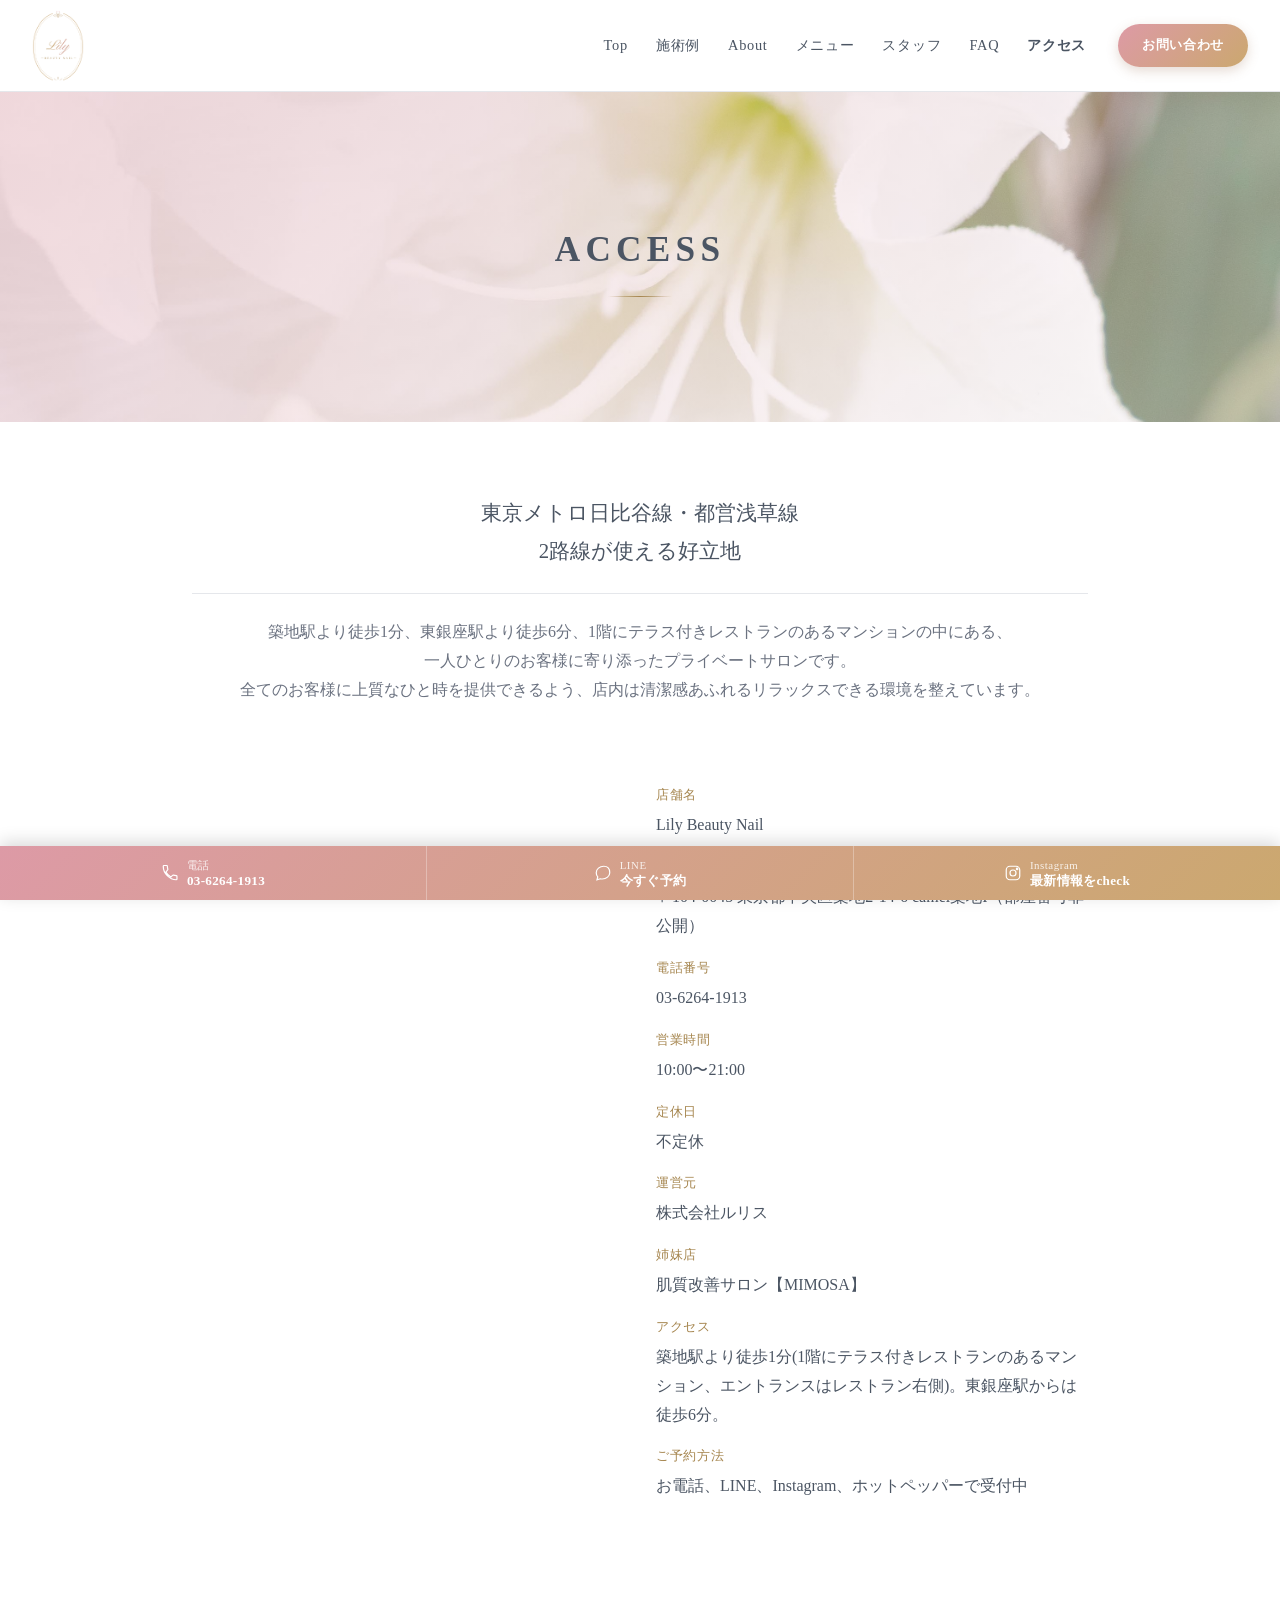
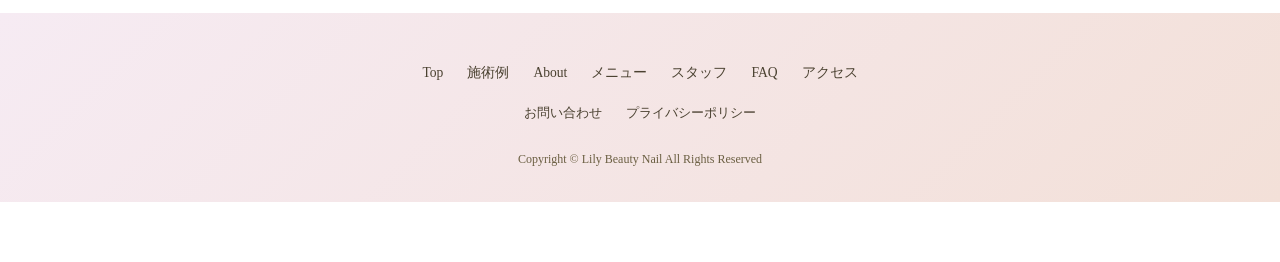
==== commit eea6543b: "Replace header logo with new lily oval logo - Swap images/logo.png for the new lily oval logo on eve" ====
--- a/access.html
+++ b/access.html
@@ -13,7 +13,7 @@
 <body>
   <header class="site-header">
     <a href="index.html" class="logo">
-      <img src="images/logo.png" alt="Lily Beauty Nail">
+      <img src="images/logo-lily-oval.png" alt="Lily Beauty Nail">
     </a>
     <nav id="site-nav" class="site-nav">
       <ul>
--- a/style.css
+++ b/style.css
@@ -76,7 +76,7 @@
   display: flex;
   align-items: center;
   justify-content: space-between;
-  padding: 1rem 2rem;
+  padding: 0.6rem 2rem;
   background: rgba(255, 255, 255, 0.95);
   border-bottom: 1px solid var(--border);
 }
@@ -87,7 +87,7 @@
 }
 
 .logo img {
-  height: 48px;
+  height: 72px;
   width: auto;
   display: block;
 }
@@ -1124,11 +1124,20 @@
   margin: 0;
 }
 
+/* Mobile-only contact menu (shown inside the hamburger menu) */
+.mobile-contact-menu {
+  display: none;
+}
+
 /* Responsive */
 @media (max-width: 768px) {
+  .logo img {
+    height: 56px;
+  }
+
   .site-nav {
     position: fixed;
-    top: 64px;
+    top: 76px;
     left: 0;
     right: 0;
     bottom: 0;
